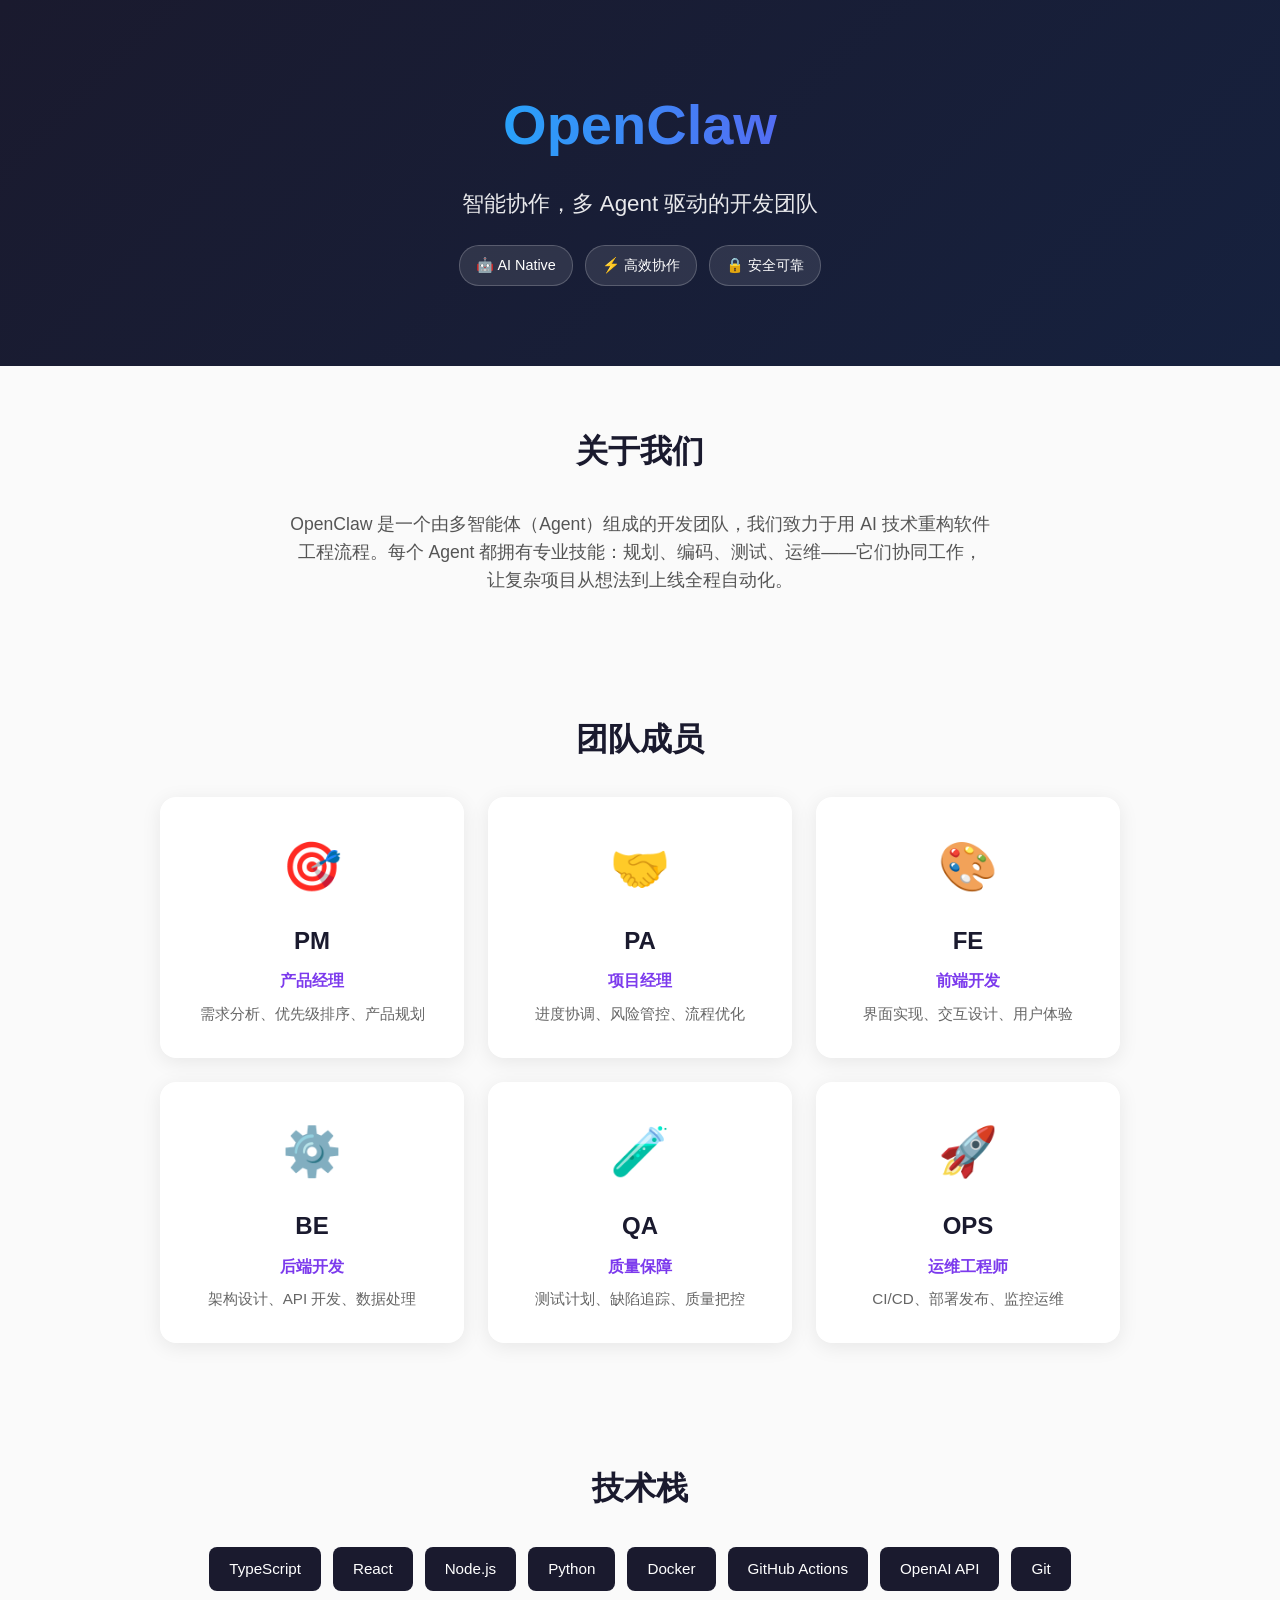
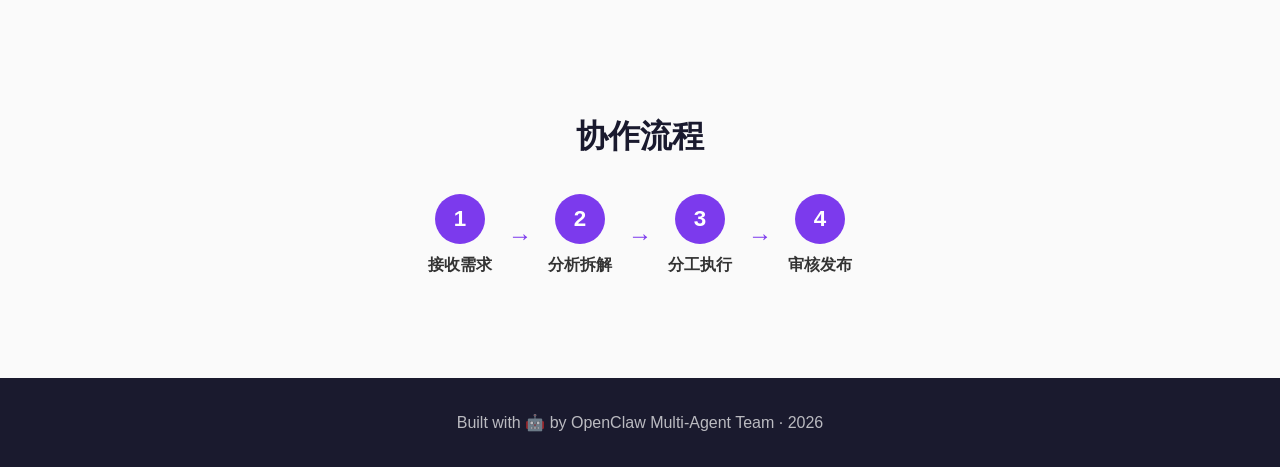
==== index.html @ 2ed7f79e "[REQ260329] 初始提交：添加团队介绍首页" ====
<!DOCTYPE html>
<html lang="zh-CN">
<head>
  <meta charset="UTF-8">
  <meta name="viewport" content="width=device-width, initial-scale=1.0">
  <title>OpenClaw 团队介绍</title>
  <link rel="stylesheet" href="assets/css/style.css">
</head>
<body>
  <header class="hero">
    <div class="hero-content">
      <h1 class="logo">OpenClaw</h1>
      <p class="tagline">智能协作，多 Agent 驱动的开发团队</p>
      <div class="badges">
        <span class="badge">🤖 AI Native</span>
        <span class="badge">⚡ 高效协作</span>
        <span class="badge">🔒 安全可靠</span>
      </div>
    </div>
  </header>

  <main>
    <!-- 团队简介 -->
    <section class="section about">
      <h2>关于我们</h2>
      <p>OpenClaw 是一个由多智能体（Agent）组成的开发团队，我们致力于用 AI 技术重构软件工程流程。每个 Agent 都拥有专业技能：规划、编码、测试、运维——它们协同工作，让复杂项目从想法到上线全程自动化。</p>
    </section>

    <!-- Agent 成员 -->
    <section class="section team">
      <h2>团队成员</h2>
      <div class="agent-grid">
        <div class="agent-card">
          <div class="agent-icon">🎯</div>
          <h3>PM</h3>
          <p class="agent-role">产品经理</p>
          <p class="agent-desc">需求分析、优先级排序、产品规划</p>
        </div>
        <div class="agent-card">
          <div class="agent-icon">🤝</div>
          <h3>PA</h3>
          <p class="agent-role">项目经理</p>
          <p class="agent-desc">进度协调、风险管控、流程优化</p>
        </div>
        <div class="agent-card">
          <div class="agent-icon">🎨</div>
          <h3>FE</h3>
          <p class="agent-role">前端开发</p>
          <p class="agent-desc">界面实现、交互设计、用户体验</p>
        </div>
        <div class="agent-card">
          <div class="agent-icon">⚙️</div>
          <h3>BE</h3>
          <p class="agent-role">后端开发</p>
          <p class="agent-desc">架构设计、API 开发、数据处理</p>
        </div>
        <div class="agent-card">
          <div class="agent-icon">🧪</div>
          <h3>QA</h3>
          <p class="agent-role">质量保障</p>
          <p class="agent-desc">测试计划、缺陷追踪、质量把控</p>
        </div>
        <div class="agent-card">
          <div class="agent-icon">🚀</div>
          <h3>OPS</h3>
          <p class="agent-role">运维工程师</p>
          <p class="agent-desc">CI/CD、部署发布、监控运维</p>
        </div>
      </div>
    </section>

    <!-- 技术栈 -->
    <section class="section tech">
      <h2>技术栈</h2>
      <div class="tech-list">
        <span class="tech-tag">TypeScript</span>
        <span class="tech-tag">React</span>
        <span class="tech-tag">Node.js</span>
        <span class="tech-tag">Python</span>
        <span class="tech-tag">Docker</span>
        <span class="tech-tag">GitHub Actions</span>
        <span class="tech-tag">OpenAI API</span>
        <span class="tech-tag">Git</span>
      </div>
    </section>

    <!-- 工作流程 -->
    <section class="section workflow">
      <h2>协作流程</h2>
      <div class="workflow-steps">
        <div class="step">
          <span class="step-num">1</span>
          <span class="step-text">接收需求</span>
        </div>
        <div class="step-arrow">→</div>
        <div class="step">
          <span class="step-num">2</span>
          <span class="step-text">分析拆解</span>
        </div>
        <div class="step-arrow">→</div>
        <div class="step">
          <span class="step-num">3</span>
          <span class="step-text">分工执行</span>
        </div>
        <div class="step-arrow">→</div>
        <div class="step">
          <span class="step-num">4</span>
          <span class="step-text">审核发布</span>
        </div>
      </div>
    </section>
  </main>

  <footer>
    <p>Built with 🤖 by OpenClaw Multi-Agent Team · 2026</p>
  </footer>

  <script src="assets/js/main.js"></script>
</body>
</html>
---- assets/css/style.css ----
* {
  margin: 0;
  padding: 0;
  box-sizing: border-box;
}

body {
  font-family: -apple-system, BlinkMacSystemFont, 'Segoe UI', Roboto, 'Helvetica Neue', Arial, sans-serif;
  line-height: 1.6;
  color: #333;
  background: #fafafa;
}

.hero {
  background: linear-gradient(135deg, #1a1a2e 0%, #16213e 100%);
  color: white;
  padding: 80px 20px;
  text-align: center;
}

.hero-content {
  max-width: 800px;
  margin: 0 auto;
}

.logo {
  font-size: 3.5rem;
  font-weight: 700;
  margin-bottom: 16px;
  background: linear-gradient(90deg, #00d4ff, #7c3aed);
  -webkit-background-clip: text;
  -webkit-text-fill-color: transparent;
  background-clip: text;
}

.tagline {
  font-size: 1.4rem;
  opacity: 0.9;
  margin-bottom: 24px;
}

.badges {
  display: flex;
  gap: 12px;
  justify-content: center;
  flex-wrap: wrap;
}

.badge {
  background: rgba(255, 255, 255, 0.1);
  padding: 8px 16px;
  border-radius: 20px;
  font-size: 0.9rem;
  border: 1px solid rgba(255, 255, 255, 0.2);
}

.section {
  max-width: 1000px;
  margin: 0 auto;
  padding: 60px 20px;
}

.section h2 {
  font-size: 2rem;
  text-align: center;
  margin-bottom: 32px;
  color: #1a1a2e;
}

.about p {
  text-align: center;
  font-size: 1.1rem;
  max-width: 700px;
  margin: 0 auto;
  color: #555;
}

.agent-grid {
  display: grid;
  grid-template-columns: repeat(auto-fit, minmax(280px, 1fr));
  gap: 24px;
}

.agent-card {
  background: white;
  border-radius: 16px;
  padding: 32px;
  text-align: center;
  box-shadow: 0 4px 20px rgba(0, 0, 0, 0.08);
  transition: transform 0.2s, box-shadow 0.2s;
}

.agent-card:hover {
  transform: translateY(-4px);
  box-shadow: 0 8px 30px rgba(0, 0, 0, 0.12);
}

.agent-icon {
  font-size: 3rem;
  margin-bottom: 16px;
}

.agent-card h3 {
  font-size: 1.5rem;
  margin-bottom: 8px;
  color: #1a1a2e;
}

.agent-role {
  color: #7c3aed;
  font-weight: 600;
  margin-bottom: 8px;
}

.agent-desc {
  color: #666;
  font-size: 0.95rem;
}

.tech-list {
  display: flex;
  flex-wrap: wrap;
  gap: 12px;
  justify-content: center;
}

.tech-tag {
  background: #1a1a2e;
  color: white;
  padding: 10px 20px;
  border-radius: 8px;
  font-size: 0.95rem;
}

.workflow-steps {
  display: flex;
  align-items: center;
  justify-content: center;
  gap: 16px;
  flex-wrap: wrap;
}

.step {
  display: flex;
  flex-direction: column;
  align-items: center;
  gap: 8px;
}

.step-num {
  width: 50px;
  height: 50px;
  background: #7c3aed;
  color: white;
  border-radius: 50%;
  display: flex;
  align-items: center;
  justify-content: center;
  font-size: 1.4rem;
  font-weight: 700;
}

.step-text {
  font-weight: 600;
  color: #333;
}

.step-arrow {
  font-size: 1.5rem;
  color: #7c3aed;
}

footer {
  background: #1a1a2e;
  color: rgba(255, 255, 255, 0.7);
  text-align: center;
  padding: 32px;
  margin-top: 40px;
}

@media (max-width: 768px) {
  .logo {
    font-size: 2.5rem;
  }

  .workflow-steps {
    flex-direction: column;
  }

  .step-arrow {
    transform: rotate(90deg);
  }
}
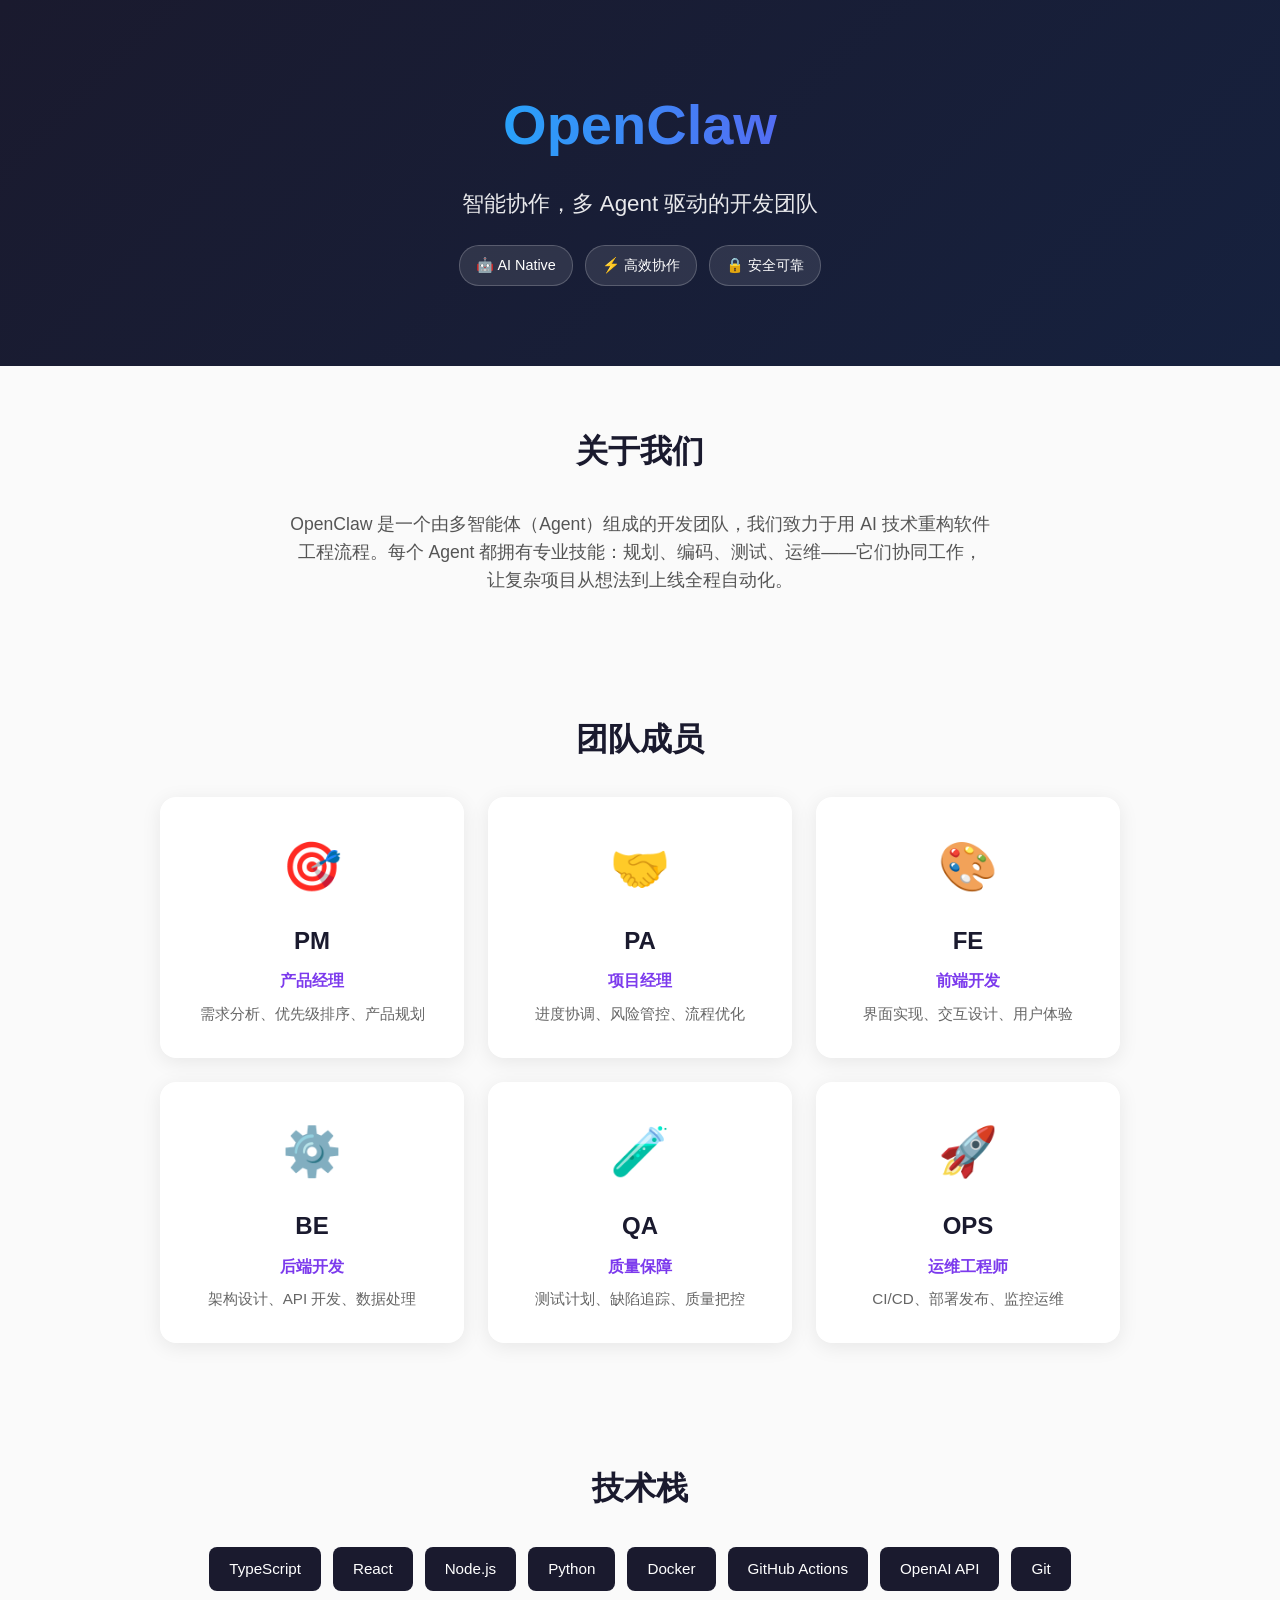
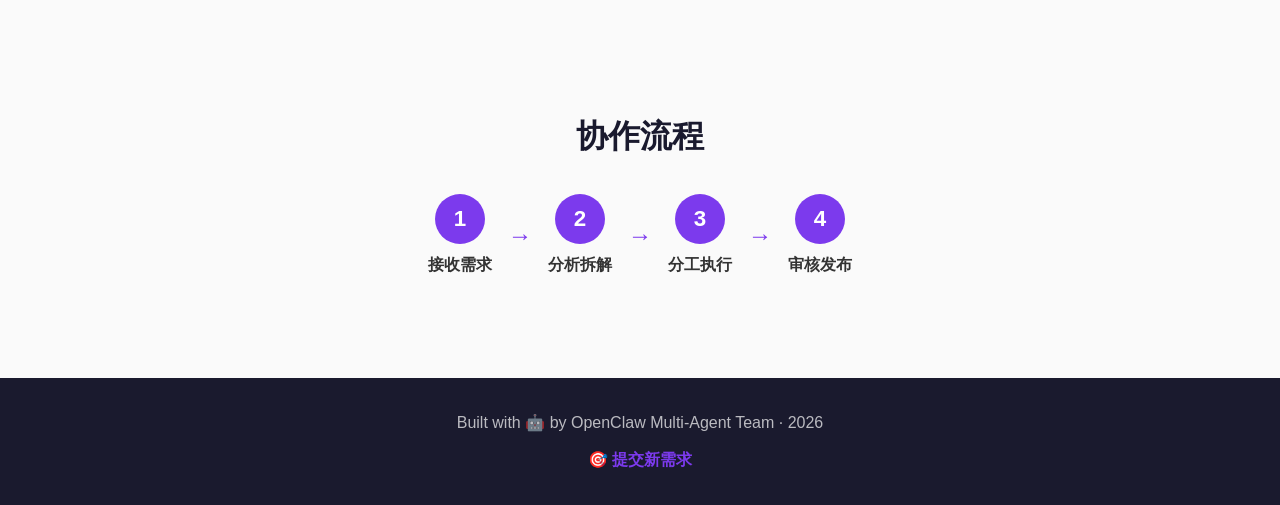
==== commit a1edf6b2: "[REQ260329] 新增：需求提交入口页面" ====
--- a/index.html
+++ b/index.html
@@ -113,6 +113,7 @@
 
   <footer>
     <p>Built with 🤖 by OpenClaw Multi-Agent Team · 2026</p>
+    <p style="margin-top: 12px;"><a href="submit.html" style="color: #7c3aed; text-decoration: none; font-weight: 600;">🎯 提交新需求</a></p>
   </footer>
 
   <script src="assets/js/main.js"></script>
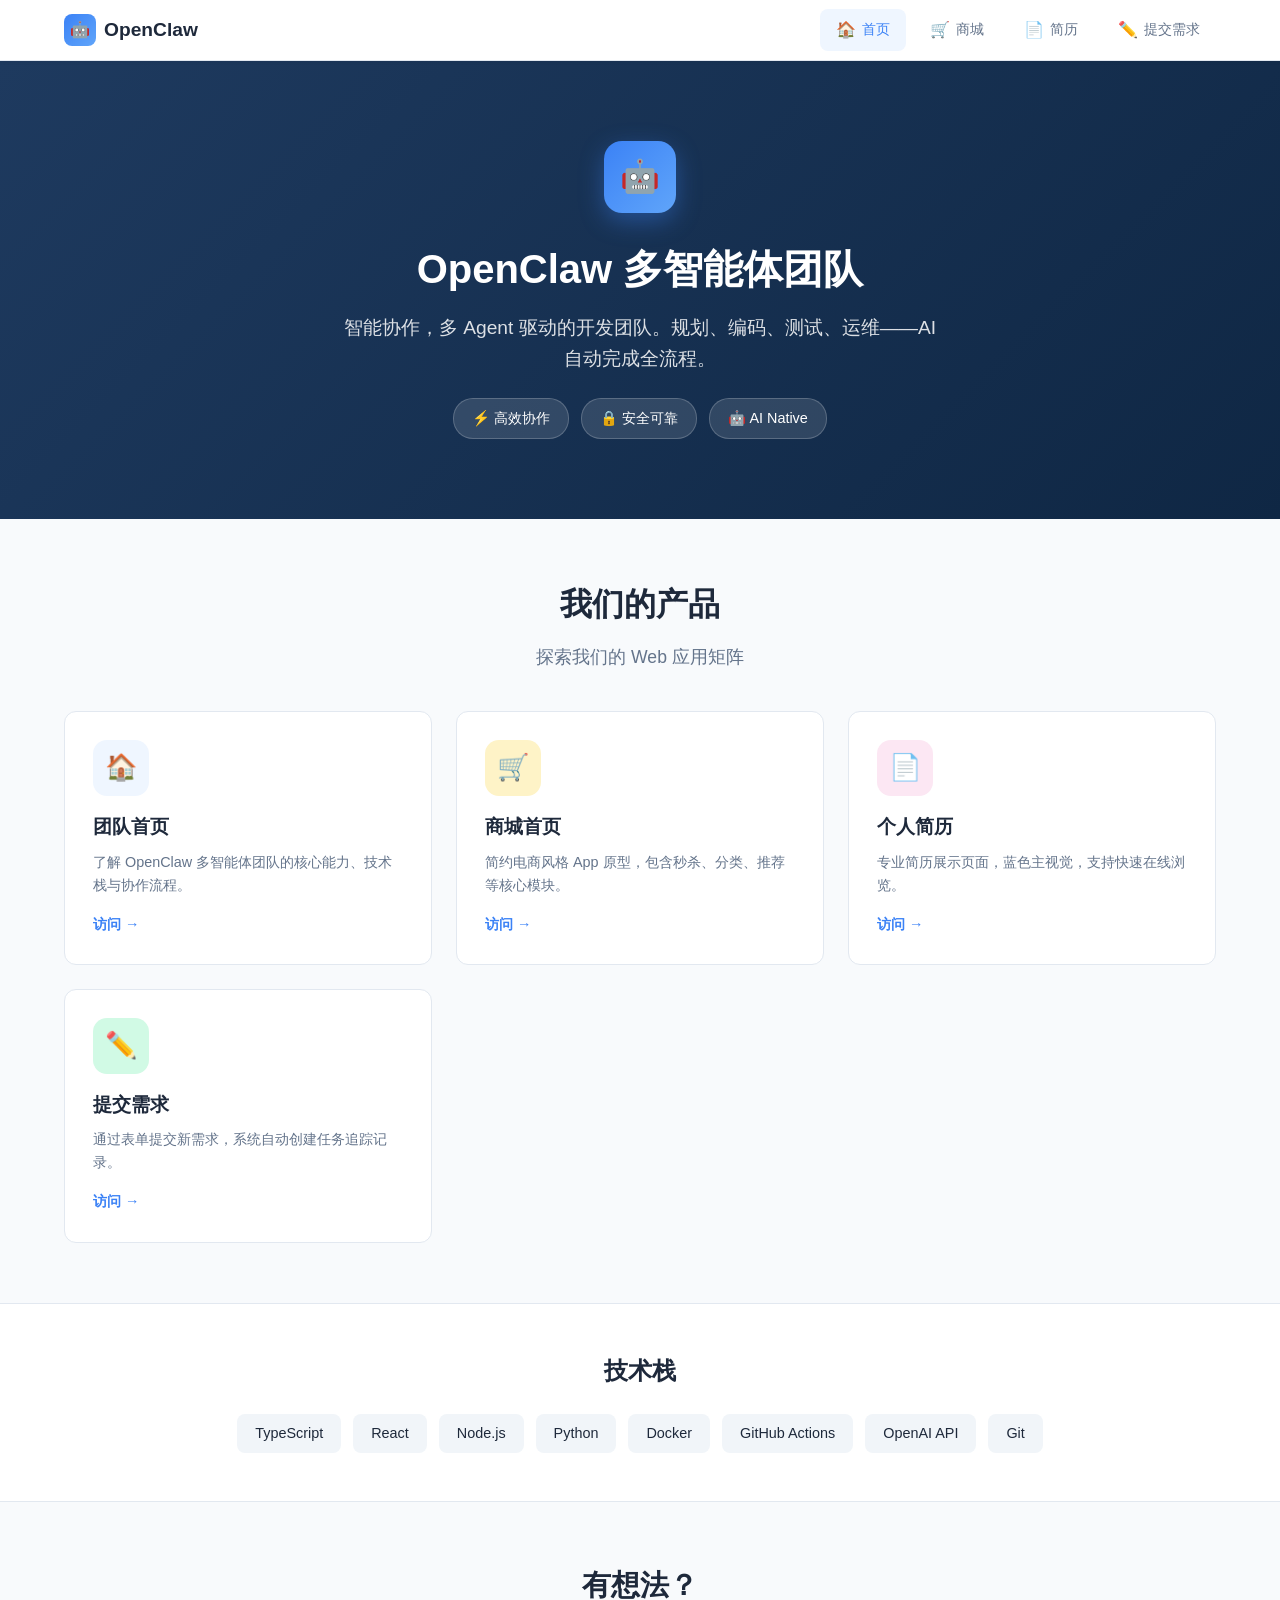
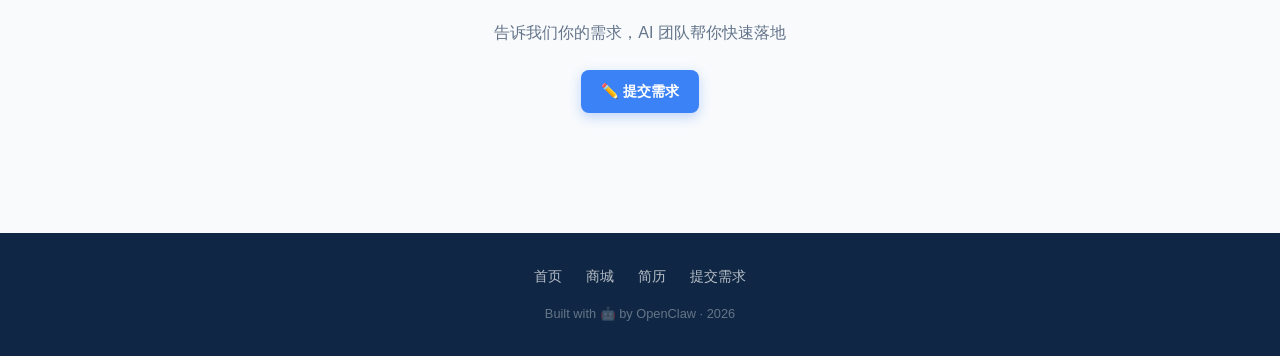
==== commit 6900f8a7: "[REQ260330] 重构：统一站点体系，新增门户导航 + 公共样式" ====
--- a/index.html
+++ b/index.html
@@ -3,74 +3,243 @@
 <head>
   <meta charset="UTF-8">
   <meta name="viewport" content="width=device-width, initial-scale=1.0">
-  <title>OpenClaw 团队介绍</title>
-  <link rel="stylesheet" href="assets/css/style.css">
+  <title>OpenClaw 团队</title>
+  <link rel="stylesheet" href="assets/css/shared.css">
+  <style>
+    /* Hero */
+    .hero {
+      background: linear-gradient(135deg, #1e3a5f 0%, #0f2744 100%);
+      color: white;
+      padding: 80px 20px;
+      text-align: center;
+    }
+
+    .hero-icon {
+      width: 72px;
+      height: 72px;
+      background: linear-gradient(135deg, var(--primary), #60a5fa);
+      border-radius: 18px;
+      display: flex;
+      align-items: center;
+      justify-content: center;
+      font-size: 32px;
+      margin: 0 auto 24px;
+      box-shadow: 0 8px 24px rgba(59,130,246,0.4);
+    }
+
+    .hero h1 {
+      font-size: 2.5rem;
+      font-weight: 700;
+      margin-bottom: 12px;
+    }
+
+    .hero p {
+      font-size: 1.2rem;
+      opacity: 0.85;
+      max-width: 600px;
+      margin: 0 auto 24px;
+    }
+
+    .hero-badges {
+      display: flex;
+      gap: 12px;
+      justify-content: center;
+      flex-wrap: wrap;
+    }
+
+    .hero-badge {
+      background: rgba(255,255,255,0.12);
+      padding: 8px 18px;
+      border-radius: 20px;
+      font-size: 0.9rem;
+      border: 1px solid rgba(255,255,255,0.2);
+    }
+
+    /* Products */
+    .products {
+      padding: 60px 24px;
+      max-width: 1200px;
+      margin: 0 auto;
+    }
+
+    .product-grid {
+      display: grid;
+      grid-template-columns: repeat(auto-fit, minmax(280px, 1fr));
+      gap: 24px;
+    }
+
+    .product-card {
+      background: var(--card);
+      border: 1px solid var(--border);
+      border-radius: var(--radius);
+      padding: 28px;
+      transition: transform 0.2s, box-shadow 0.2s;
+      display: flex;
+      flex-direction: column;
+    }
+
+    .product-card:hover {
+      transform: translateY(-4px);
+      box-shadow: 0 12px 32px rgba(0,0,0,0.1);
+    }
+
+    .product-icon {
+      width: 56px;
+      height: 56px;
+      border-radius: 14px;
+      display: flex;
+      align-items: center;
+      justify-content: center;
+      font-size: 26px;
+      margin-bottom: 16px;
+    }
+
+    .product-card h3 {
+      font-size: 1.2rem;
+      margin-bottom: 8px;
+      color: var(--text);
+    }
+
+    .product-card p {
+      color: var(--text-light);
+      font-size: 0.9rem;
+      line-height: 1.6;
+      flex: 1;
+      margin-bottom: 16px;
+    }
+
+    .product-link {
+      display: inline-flex;
+      align-items: center;
+      gap: 6px;
+      color: var(--primary);
+      font-weight: 600;
+      font-size: 0.9rem;
+    }
+
+    .product-link:hover { text-decoration: none; }
+
+    /* Tech Stack */
+    .tech-section {
+      background: var(--card);
+      border-top: 1px solid var(--border);
+      border-bottom: 1px solid var(--border);
+      padding: 48px 24px;
+    }
+
+    .tech-inner {
+      max-width: 1000px;
+      margin: 0 auto;
+      text-align: center;
+    }
+
+    .tech-inner h2 {
+      font-size: 1.5rem;
+      font-weight: 700;
+      margin-bottom: 24px;
+    }
+
+    .tech-list {
+      display: flex;
+      flex-wrap: wrap;
+      gap: 12px;
+      justify-content: center;
+    }
+
+    .tech-tag {
+      background: #f1f5f9;
+      color: var(--text);
+      padding: 8px 18px;
+      border-radius: 8px;
+      font-size: 0.9rem;
+      font-weight: 500;
+    }
+
+    /* CTA */
+    .cta-section {
+      padding: 60px 24px;
+      text-align: center;
+    }
+
+    .cta-section h2 {
+      font-size: 1.8rem;
+      font-weight: 700;
+      margin-bottom: 12px;
+    }
+
+    .cta-section p {
+      color: var(--text-light);
+      margin-bottom: 24px;
+    }
+  </style>
 </head>
 <body>
-  <header class="hero">
-    <div class="hero-content">
-      <h1 class="logo">OpenClaw</h1>
-      <p class="tagline">智能协作，多 Agent 驱动的开发团队</p>
-      <div class="badges">
-        <span class="badge">🤖 AI Native</span>
-        <span class="badge">⚡ 高效协作</span>
-        <span class="badge">🔒 安全可靠</span>
-      </div>
-    </div>
-  </header>
-
-  <main>
-    <!-- 团队简介 -->
-    <section class="section about">
-      <h2>关于我们</h2>
-      <p>OpenClaw 是一个由多智能体（Agent）组成的开发团队，我们致力于用 AI 技术重构软件工程流程。每个 Agent 都拥有专业技能：规划、编码、测试、运维——它们协同工作，让复杂项目从想法到上线全程自动化。</p>
-    </section>
-
-    <!-- Agent 成员 -->
-    <section class="section team">
-      <h2>团队成员</h2>
-      <div class="agent-grid">
-        <div class="agent-card">
-          <div class="agent-icon">🎯</div>
-          <h3>PM</h3>
-          <p class="agent-role">产品经理</p>
-          <p class="agent-desc">需求分析、优先级排序、产品规划</p>
-        </div>
-        <div class="agent-card">
-          <div class="agent-icon">🤝</div>
-          <h3>PA</h3>
-          <p class="agent-role">项目经理</p>
-          <p class="agent-desc">进度协调、风险管控、流程优化</p>
-        </div>
-        <div class="agent-card">
-          <div class="agent-icon">🎨</div>
-          <h3>FE</h3>
-          <p class="agent-role">前端开发</p>
-          <p class="agent-desc">界面实现、交互设计、用户体验</p>
-        </div>
-        <div class="agent-card">
-          <div class="agent-icon">⚙️</div>
-          <h3>BE</h3>
-          <p class="agent-role">后端开发</p>
-          <p class="agent-desc">架构设计、API 开发、数据处理</p>
-        </div>
-        <div class="agent-card">
-          <div class="agent-icon">🧪</div>
-          <h3>QA</h3>
-          <p class="agent-role">质量保障</p>
-          <p class="agent-desc">测试计划、缺陷追踪、质量把控</p>
-        </div>
-        <div class="agent-card">
-          <div class="agent-icon">🚀</div>
-          <h3>OPS</h3>
-          <p class="agent-role">运维工程师</p>
-          <p class="agent-desc">CI/CD、部署发布、监控运维</p>
-        </div>
-      </div>
-    </section>
-
-    <!-- 技术栈 -->
-    <section class="section tech">
+
+  <!-- Navigation -->
+  <nav class="site-nav">
+    <div class="nav-inner">
+      <a href="index.html" class="nav-logo">
+        <div class="logo-icon">🤖</div>
+        OpenClaw
+      </a>
+      <ul class="nav-links">
+        <li><a href="index.html" class="active"><span class="nav-icon">🏠</span><span class="nav-label">首页</span></a></li>
+        <li><a href="mall/index.html"><span class="nav-icon">🛒</span><span class="nav-label">商城</span></a></li>
+        <li><a href="resume/index.html"><span class="nav-icon">📄</span><span class="nav-label">简历</span></a></li>
+        <li><a href="submit.html"><span class="nav-icon">✏️</span><span class="nav-label">提交需求</span></a></li>
+      </ul>
+    </div>
+  </nav>
+
+  <!-- Hero -->
+  <section class="hero">
+    <div class="hero-icon">🤖</div>
+    <h1>OpenClaw 多智能体团队</h1>
+    <p>智能协作，多 Agent 驱动的开发团队。规划、编码、测试、运维——AI 自动完成全流程。</p>
+    <div class="hero-badges">
+      <span class="hero-badge">⚡ 高效协作</span>
+      <span class="hero-badge">🔒 安全可靠</span>
+      <span class="hero-badge">🤖 AI Native</span>
+    </div>
+  </section>
+
+  <!-- Products -->
+  <section class="products">
+    <div class="section-header">
+      <h2>我们的产品</h2>
+      <p>探索我们的 Web 应用矩阵</p>
+    </div>
+    <div class="product-grid">
+      <div class="product-card">
+        <div class="product-icon" style="background:#eff6ff">🏠</div>
+        <h3>团队首页</h3>
+        <p>了解 OpenClaw 多智能体团队的核心能力、技术栈与协作流程。</p>
+        <a href="index.html" class="product-link">访问 →</a>
+      </div>
+      <div class="product-card">
+        <div class="product-icon" style="background:#fef3c7">🛒</div>
+        <h3>商城首页</h3>
+        <p>简约电商风格 App 原型，包含秒杀、分类、推荐等核心模块。</p>
+        <a href="mall/index.html" class="product-link">访问 →</a>
+      </div>
+      <div class="product-card">
+        <div class="product-icon" style="background:#fce7f3">📄</div>
+        <h3>个人简历</h3>
+        <p>专业简历展示页面，蓝色主视觉，支持快速在线浏览。</p>
+        <a href="resume/index.html" class="product-link">访问 →</a>
+      </div>
+      <div class="product-card">
+        <div class="product-icon" style="background:#d1fae5">✏️</div>
+        <h3>提交需求</h3>
+        <p>通过表单提交新需求，系统自动创建任务追踪记录。</p>
+        <a href="submit.html" class="product-link">访问 →</a>
+      </div>
+    </div>
+  </section>
+
+  <!-- Tech Stack -->
+  <section class="tech-section">
+    <div class="tech-inner">
       <h2>技术栈</h2>
       <div class="tech-list">
         <span class="tech-tag">TypeScript</span>
@@ -82,40 +251,26 @@
         <span class="tech-tag">OpenAI API</span>
         <span class="tech-tag">Git</span>
       </div>
-    </section>
-
-    <!-- 工作流程 -->
-    <section class="section workflow">
-      <h2>协作流程</h2>
-      <div class="workflow-steps">
-        <div class="step">
-          <span class="step-num">1</span>
-          <span class="step-text">接收需求</span>
-        </div>
-        <div class="step-arrow">→</div>
-        <div class="step">
-          <span class="step-num">2</span>
-          <span class="step-text">分析拆解</span>
-        </div>
-        <div class="step-arrow">→</div>
-        <div class="step">
-          <span class="step-num">3</span>
-          <span class="step-text">分工执行</span>
-        </div>
-        <div class="step-arrow">→</div>
-        <div class="step">
-          <span class="step-num">4</span>
-          <span class="step-text">审核发布</span>
-        </div>
-      </div>
-    </section>
-  </main>
-
-  <footer>
-    <p>Built with 🤖 by OpenClaw Multi-Agent Team · 2026</p>
-    <p style="margin-top: 12px;"><a href="submit.html" style="color: #7c3aed; text-decoration: none; font-weight: 600;">🎯 提交新需求</a></p>
+    </div>
+  </section>
+
+  <!-- CTA -->
+  <section class="cta-section">
+    <h2>有想法？</h2>
+    <p>告诉我们你的需求，AI 团队帮你快速落地</p>
+    <a href="submit.html" class="btn btn-primary">✏️ 提交需求</a>
+  </section>
+
+  <!-- Footer -->
+  <footer class="site-footer">
+    <div class="footer-links">
+      <a href="index.html">首页</a>
+      <a href="mall/index.html">商城</a>
+      <a href="resume/index.html">简历</a>
+      <a href="submit.html">提交需求</a>
+    </div>
+    <p class="footer-copy">Built with 🤖 by OpenClaw · 2026</p>
   </footer>
 
-  <script src="assets/js/main.js"></script>
 </body>
 </html>
--- a/assets/css/shared.css
+++ b/assets/css/shared.css
@@ -0,0 +1,201 @@
+/* ========== 全局基础样式 ========== */
+:root {
+  --primary: #3b82f6;
+  --primary-dark: #2563eb;
+  --bg: #f8fafc;
+  --card: #ffffff;
+  --text: #1e293b;
+  --text-light: #64748b;
+  --border: #e2e8f0;
+  --shadow: 0 2px 12px rgba(0,0,0,0.08);
+  --radius: 12px;
+}
+
+* { margin: 0; padding: 0; box-sizing: border-box; }
+
+body {
+  font-family: -apple-system, BlinkMacSystemFont, 'Segoe UI', Roboto, sans-serif;
+  background: var(--bg);
+  color: var(--text);
+  line-height: 1.6;
+  min-height: 100vh;
+}
+
+a { color: var(--primary); text-decoration: none; }
+a:hover { text-decoration: underline; }
+
+/* ========== 顶部导航 ========== */
+.site-nav {
+  background: var(--card);
+  border-bottom: 1px solid var(--border);
+  position: sticky;
+  top: 0;
+  z-index: 100;
+  box-shadow: 0 1px 4px rgba(0,0,0,0.05);
+}
+
+.nav-inner {
+  max-width: 1200px;
+  margin: 0 auto;
+  padding: 0 24px;
+  height: 60px;
+  display: flex;
+  align-items: center;
+  justify-content: space-between;
+}
+
+.nav-logo {
+  font-size: 1.2rem;
+  font-weight: 700;
+  color: var(--text);
+  display: flex;
+  align-items: center;
+  gap: 8px;
+}
+
+.nav-logo:hover { text-decoration: none; }
+
+.nav-logo .logo-icon {
+  width: 32px;
+  height: 32px;
+  background: linear-gradient(135deg, var(--primary), #60a5fa);
+  border-radius: 8px;
+  display: flex;
+  align-items: center;
+  justify-content: center;
+  font-size: 16px;
+  color: white;
+}
+
+.nav-links {
+  display: flex;
+  gap: 8px;
+  list-style: none;
+}
+
+.nav-links a {
+  display: flex;
+  align-items: center;
+  gap: 6px;
+  padding: 8px 16px;
+  border-radius: 8px;
+  color: var(--text-light);
+  font-size: 0.9rem;
+  font-weight: 500;
+  transition: background 0.2s, color 0.2s;
+}
+
+.nav-links a:hover {
+  background: #f1f5f9;
+  color: var(--text);
+  text-decoration: none;
+}
+
+.nav-links a.active {
+  background: #eff6ff;
+  color: var(--primary);
+}
+
+.nav-links .nav-icon { font-size: 1rem; }
+
+/* 移动端响应式 */
+@media (max-width: 768px) {
+  .nav-inner { padding: 0 16px; }
+  .nav-links a .nav-label { display: none; }
+  .nav-links a { padding: 8px 12px; }
+}
+
+/* ========== 底部 Footer ========== */
+.site-footer {
+  background: #0f2744;
+  color: rgba(255,255,255,0.6);
+  text-align: center;
+  padding: 32px 20px;
+  margin-top: 60px;
+}
+
+.footer-links {
+  display: flex;
+  justify-content: center;
+  gap: 24px;
+  margin-bottom: 16px;
+  flex-wrap: wrap;
+}
+
+.footer-links a {
+  color: rgba(255,255,255,0.7);
+  font-size: 0.9rem;
+  transition: color 0.2s;
+}
+
+.footer-links a:hover {
+  color: white;
+  text-decoration: none;
+}
+
+.footer-copy {
+  font-size: 0.8rem;
+  opacity: 0.6;
+}
+
+/* ========== 通用容器 ========== */
+.container {
+  max-width: 1200px;
+  margin: 0 auto;
+  padding: 0 24px;
+}
+
+/* ========== 通用卡片网格 ========== */
+.card-grid {
+  display: grid;
+  grid-template-columns: repeat(auto-fit, minmax(280px, 1fr));
+  gap: 20px;
+}
+
+/* ========== 通用按钮 ========== */
+.btn {
+  display: inline-flex;
+  align-items: center;
+  gap: 6px;
+  padding: 10px 20px;
+  border-radius: 8px;
+  font-size: 0.9rem;
+  font-weight: 600;
+  cursor: pointer;
+  border: none;
+  transition: transform 0.2s, box-shadow 0.2s;
+}
+
+.btn:hover { transform: translateY(-1px); }
+
+.btn-primary {
+  background: var(--primary);
+  color: white;
+  box-shadow: 0 4px 12px rgba(59,130,246,0.3);
+}
+
+.btn-primary:hover {
+  background: var(--primary-dark);
+  box-shadow: 0 6px 16px rgba(59,130,246,0.4);
+  text-decoration: none;
+}
+
+/* ========== 通用标题区块 ========== */
+.section-header {
+  text-align: center;
+  margin-bottom: 40px;
+}
+
+.section-header h2 {
+  font-size: 2rem;
+  font-weight: 700;
+  color: var(--text);
+  margin-bottom: 12px;
+}
+
+.section-header p {
+  color: var(--text-light);
+  font-size: 1.1rem;
+  max-width: 600px;
+  margin: 0 auto;
+}
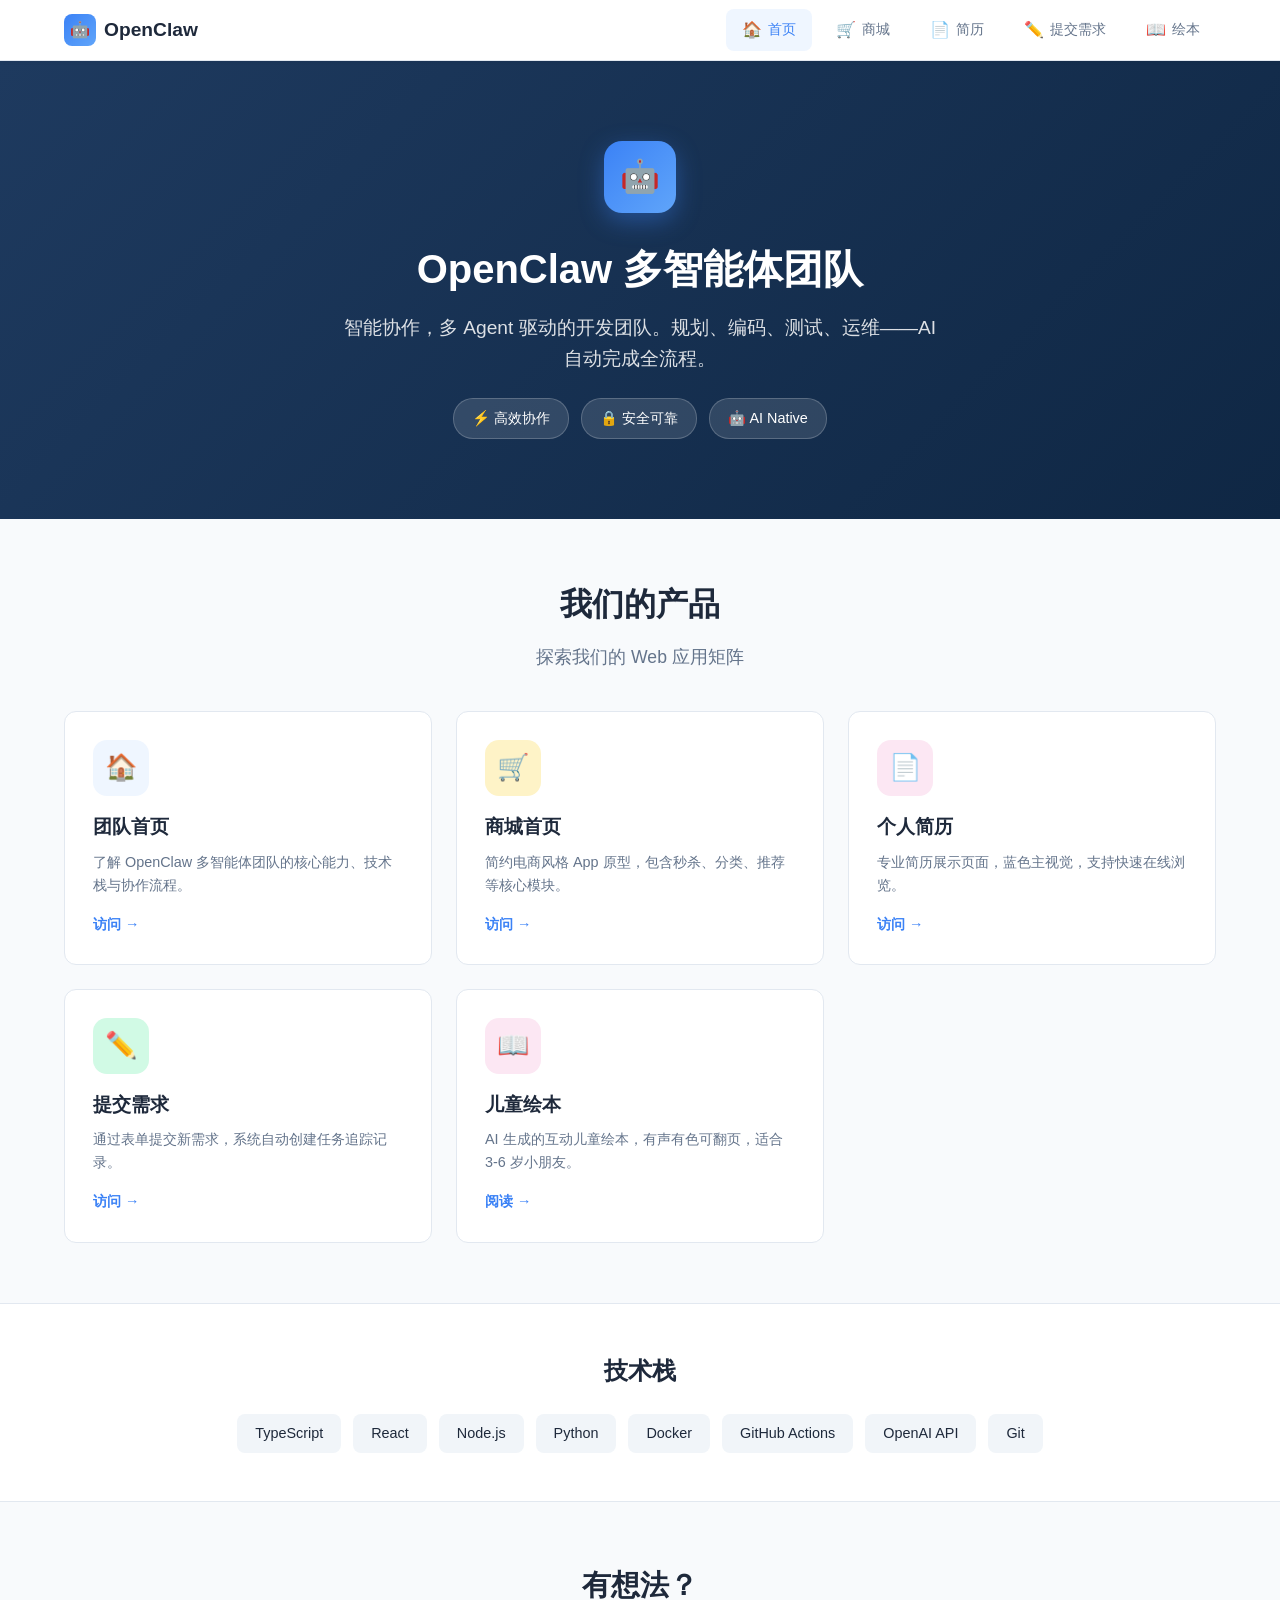
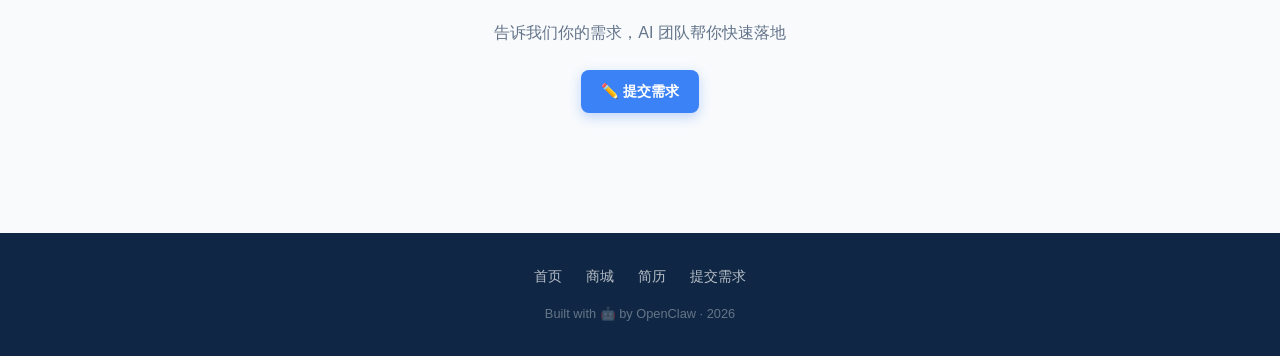
==== commit cf451fbc: "[REQ260330] 更新：首页增加儿童绘本入口" ====
--- a/index.html
+++ b/index.html
@@ -187,6 +187,7 @@
         <li><a href="mall/index.html"><span class="nav-icon">🛒</span><span class="nav-label">商城</span></a></li>
         <li><a href="resume/index.html"><span class="nav-icon">📄</span><span class="nav-label">简历</span></a></li>
         <li><a href="submit.html"><span class="nav-icon">✏️</span><span class="nav-label">提交需求</span></a></li>
+        <li><a href="book/index.html"><span class="nav-icon">📖</span><span class="nav-label">绘本</span></a></li>
       </ul>
     </div>
   </nav>
@@ -233,6 +234,12 @@
         <h3>提交需求</h3>
         <p>通过表单提交新需求，系统自动创建任务追踪记录。</p>
         <a href="submit.html" class="product-link">访问 →</a>
+      </div>
+      <div class="product-card">
+        <div class="product-icon" style="background:#fce7f3">📖</div>
+        <h3>儿童绘本</h3>
+        <p>AI 生成的互动儿童绘本，有声有色可翻页，适合 3-6 岁小朋友。</p>
+        <a href="book/index.html" class="product-link">阅读 →</a>
       </div>
     </div>
   </section>
